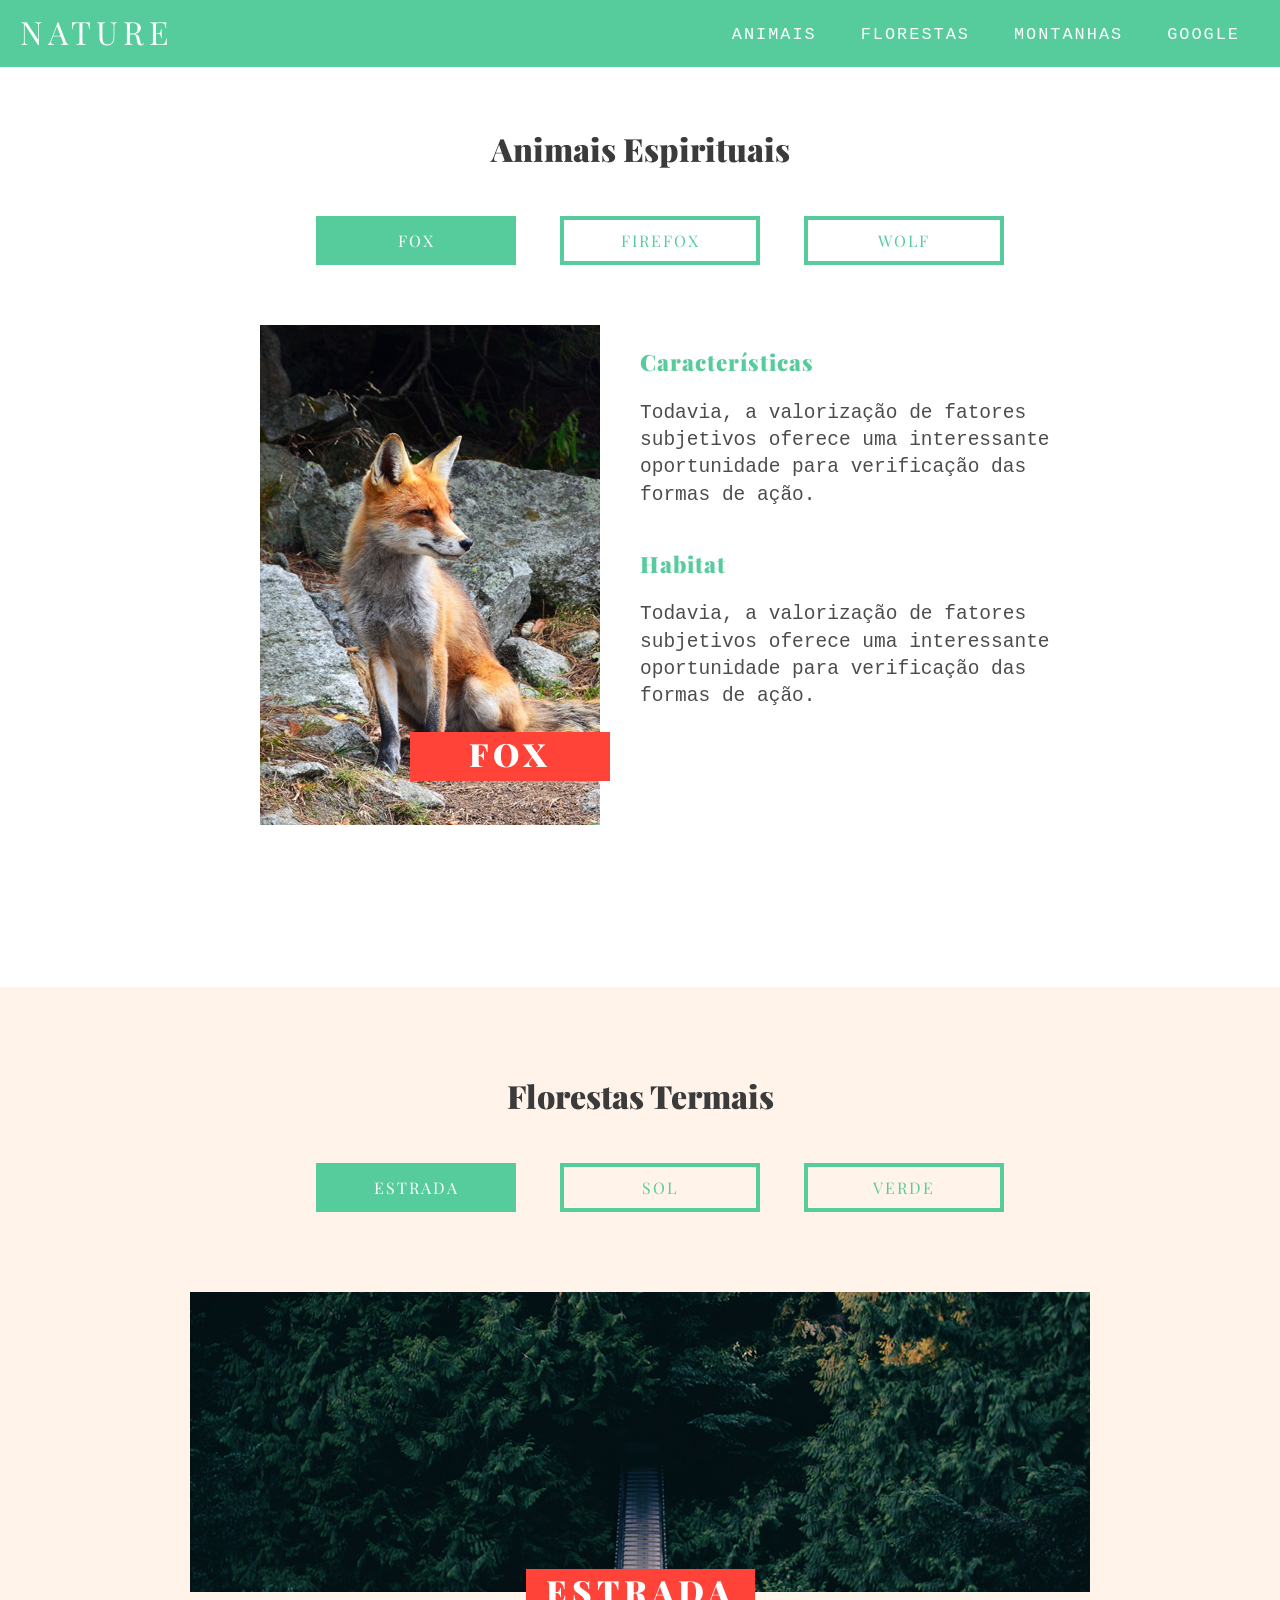
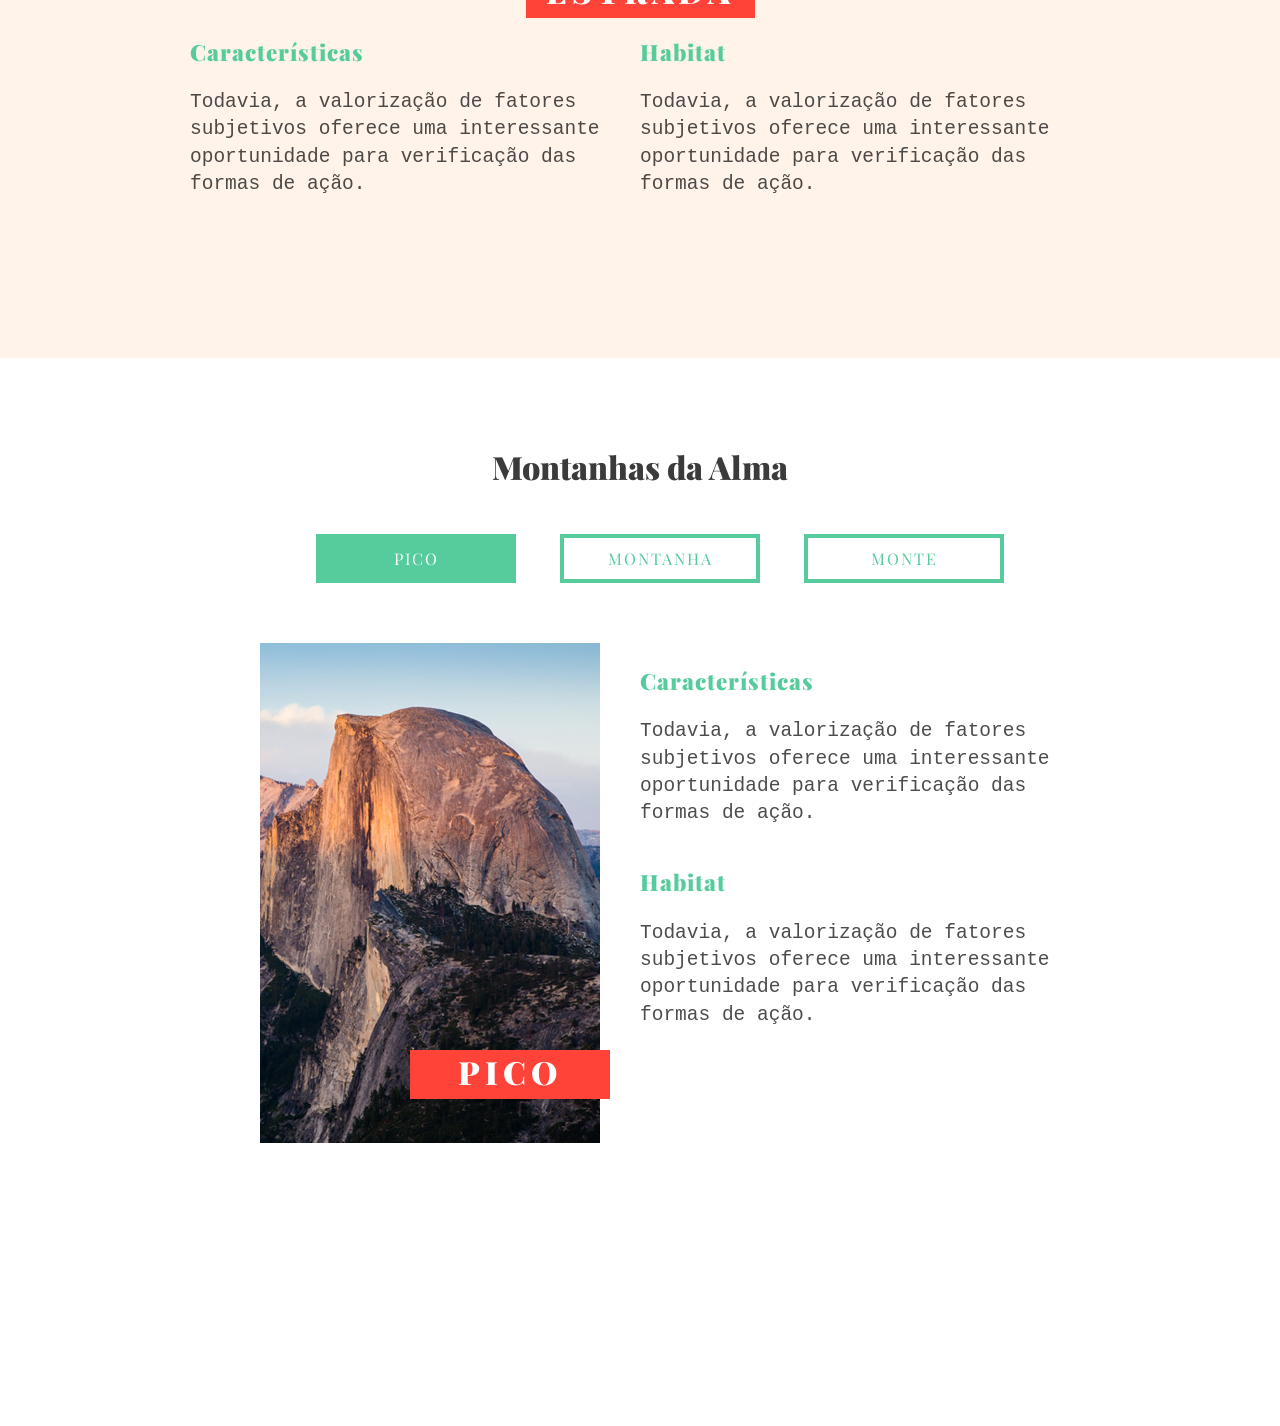
==== pratico/scroll/index.html @ 00bbcc4c "Reorganizando pastas e finalizando Scroll Suave" ====
<!DOCTYPE html>
<html>
<head>
	<title>Nature - Scroll</title>
	<link href="https://fonts.googleapis.com/css?family=Playfair+Display:900" rel="stylesheet">
	<link rel="stylesheet" type="text/css" href="css/style.css">
</head>
<body>

	<script type="text/javascript">
		document.documentElement.className += ' js';
	</script>
	
	<header class="menu">
		<a class="logo" href="/">Nature</a>
		<nav class="menu-nav">
			<ul>
				<li><a href="#animais">Animais</a></li>
				<li><a href="#florestas">Florestas</a></li>
				<li><a href="#montanhas">Montanhas</a></li>
				<li><a href="https://www.google.com.br/" target="_blank">Google</a></li>
			</ul>
		</nav>
	</header>

	<section class="container animais" data-group="animais" id="animais">

		<h1>Animais Espirituais</h1>

		<ul class="tab-menu">
			<li><a href="#fox" data-click="fox">Fox</a></li>
			<li><a href="#firefox" data-click="firefox">FireFox</a></li>
			<li><a href="#wolf" data-click="wolf">Wolf</a></li>
		</ul>

		<div class="item" id="fox" data-target="fox">
			<div class="item-img">
				<img src="img/fox.jpg" alt="Fox">
				<h2>Fox</h2>
			</div>
			<div class="item-info">
				<h3>Características</h3>
				<p>Todavia, a valorização de fatores subjetivos oferece uma interessante oportunidade para verificação das formas de ação.</p>
				<h3>Habitat</h3>
				<p>Todavia, a valorização de fatores subjetivos oferece uma interessante oportunidade para verificação das formas de ação.</p>
			</div>
		</div>

		<div class="item" id="firefox" data-target="firefox">
			<div class="item-img">
				<img src="img/firefox.jpg" alt="FireFox">
				<h2>FireFox</h2>
			</div>
			<div class="item-info">
				<h3>Características</h3>
				<p>Todavia, a valorização de fatores subjetivos oferece uma interessante oportunidade para verificação das formas de ação.</p>
				<h3>Habitat</h3>
				<p>Todavia, a valorização de fatores subjetivos oferece uma interessante oportunidade para verificação das formas de ação.</p>
			</div>
		</div>

		<div class="item" id="wolf" data-target="wolf">
			<div class="item-img">
				<img src="img/wolf.jpg" alt="wolf">
				<h2>Wolf</h2>
			</div>
			<div class="item-info">
				<h3>Características</h3>
				<p>Todavia, a valorização de fatores subjetivos oferece uma interessante oportunidade para verificação das formas de ação.</p>
				<h3>Habitat</h3>
				<p>Todavia, a valorização de fatores subjetivos oferece uma interessante oportunidade para verificação das formas de ação.</p>
			</div>
		</div>

	</section>

	<section class="florestas" data-group="florestas" id="florestas">
	<div class="container">
		<h1>Florestas Termais</h1>

		<ul class="tab-menu">
			<li><a href="#estrada" data-click="estrada">Estrada</a></li>
			<li><a href="#sol" data-click="sol">Sol</a></li>
			<li><a href="#verde" data-click="verde">Verde</a></li>
		</ul>

		<div class="item" id="estrada" data-target="estrada">
			<div class="item-img">
				<img src="img/estrada.jpg" alt="Estrada">
				<h2>Estrada</h2>
			</div>
			<div class="item-info">
			<div>
				<h3>Características</h3>
				<p>Todavia, a valorização de fatores subjetivos oferece uma interessante oportunidade para verificação das formas de ação.</p>
			</div>
			<div>
				<h3>Habitat</h3>
				<p>Todavia, a valorização de fatores subjetivos oferece uma interessante oportunidade para verificação das formas de ação.</p>
			</div>
			</div>
		</div>

		<div class="item" id="sol" data-target="sol">
			<div class="item-img">
				<img src="img/sol.jpg" alt="Sol">
				<h2>Sol</h2>
			</div>
			<div class="item-info">
			<div>
				<h3>Características</h3>
				<p>Todavia, a valorização de fatores subjetivos oferece uma interessante oportunidade para verificação das formas de ação.</p>
			</div>
			<div>
				<h3>Habitat</h3>
				<p>Todavia, a valorização de fatores subjetivos oferece uma interessante oportunidade para verificação das formas de ação.</p>
			</div>	
			</div>
		</div>

		<div class="item" id="verde" data-target="verde">
			<div class="item-img">
				<img src="img/verde.jpg" alt="Verde">
				<h2>Verde</h2>
			</div>
			<div class="item-info">
			<div>
				<h3>Características</h3>
				<p>Todavia, a valorização de fatores subjetivos oferece uma interessante oportunidade para verificação das formas de ação.</p>
			</div>
			<div>
				<h3>Habitat</h3>
				<p>Todavia, a valorização de fatores subjetivos oferece uma interessante oportunidade para verificação das formas de ação.</p>
			</div>
			</div>
		</div>
	</div>
	</section>
	
	
<section class="container montanhas" data-group="montanhas" id="montanhas">

		<h1>Montanhas da Alma</h1>

		<ul class="tab-menu">
			<li><a href="#pico" data-click="pico">Pico</a></li>
			<li><a href="#montanha" data-click="montanha">Montanha</a></li>
			<li><a href="#monte" data-click="monte">Monte</a></li>
		</ul>

		<div class="item" id="pico" data-target="pico">
			<div class="item-img">
				<img src="img/pico.jpg" alt="Pico">
				<h2>Pico</h2>
			</div>
			<div class="item-info">
				<h3>Características</h3>
				<p>Todavia, a valorização de fatores subjetivos oferece uma interessante oportunidade para verificação das formas de ação.</p>
				<h3>Habitat</h3>
				<p>Todavia, a valorização de fatores subjetivos oferece uma interessante oportunidade para verificação das formas de ação.</p>
			</div>
		</div>

		<div class="item" id="montanha" data-target="montanha">
			<div class="item-img">
				<img src="img/montanha.jpg" alt="Montanha">
				<h2>Montanha</h2>
			</div>
			<div class="item-info">
				<h3>Características</h3>
				<p>Todavia, a valorização de fatores subjetivos oferece uma interessante oportunidade para verificação das formas de ação.</p>
				<h3>Habitat</h3>
				<p>Todavia, a valorização de fatores subjetivos oferece uma interessante oportunidade para verificação das formas de ação.</p>
			</div>
		</div>

		<div class="item" id="monte" data-target="monte">
			<div class="item-img">
				<img src="img/monte.jpg" alt="Monte">
				<h2>Monte</h2>
			</div>
			<div class="item-info">
				<h3>Características</h3>
				<p>Todavia, a valorização de fatores subjetivos oferece uma interessante oportunidade para verificação das formas de ação.</p>
				<h3>Habitat</h3>
				<p>Todavia, a valorização de fatores subjetivos oferece uma interessante oportunidade para verificação das formas de ação.</p>
			</div>
		</div>

	</section>	

	<script type="text/javascript" src="js/jquery-3.1.1.min.js"></script>
	<script type="text/javascript" src="js/app.js"></script>
</body>
</html>
---- pratico/scroll/css/style.css ----
* {
	box-sizing: border-box;
}

body {
	margin: 0px;
	padding-top: 40px;
	padding-bottom: 120px;
}

.menu {
	background: #56CC9D;
	overflow: hidden;
	position: fixed;
	width: 100%;
	top: 0;
	z-index: 100;
}

.menu nav {
	text-align: right;
	padding: 10px 20px 0 0;
}

.menu nav ul {
	padding: 0px;
	margin: 0px;
}

.menu nav li {
	display: inline-block;
	text-align: right;
}

.menu nav li a {
	display: block;
	color: white;
	padding: 15px 20px;
	text-decoration: none;
	font-family: monospace;
	text-transform: uppercase;
	font-size: 1.3em;
	letter-spacing: 2px;
	float: left;
}

.menu nav li a::after {
	content: '';
	display: block;
	background: white;
	height: 2px;
	width: 0;
	transition: .3s;
}

.menu nav li a:hover::after {
	width: 100%;
}

.logo {
	display: block;
	color: white;
	width: 200px;
	padding: 10px 10px 14px 20px;
	text-decoration: none;
	font-family: 'Playfair Display';
	text-transform: uppercase;
	letter-spacing: 5px;
	font-size: 2em;
	float: left;
}

.container {
	max-width: 900px;
	margin: 0 auto;
	padding: 60px 0;
}

.container::after {
	content: '';
	display: table;
	clear: both;
}

.tab-menu {
	text-align: center;
	margin: 20px 0 40px 0;
}

.tab-menu li {
	display: inline-block;
}

.tab-menu li a {
	display: inline-block;
	color: #56CC9D;
	border: 4px solid;
	padding: 10px 0px;
	width: 200px;
	margin: 20px;
	text-decoration: none;
	font-family: 'Playfair Display';
	text-transform: uppercase;
	letter-spacing: 2px;
}
	
h1, h2, h3 {
	font-family: 'Playfair Display';
	font-weight: 900;
}

h1 {
	font-size: 2em;
	text-align: center;
	color: #3B3B3B;
}

h2 {
	display: inline-block;
	padding: 0 20px 6px 20px;
	min-width: 200px;
	text-align: center;
	font-size: 2em;
	text-transform: uppercase;
	position: relative;
	top: -120px;
	right: -10px;
	background:  #FF4338;
	color: white;
	letter-spacing: 5px;
}

h3 {
	font-size: 1.4em;
	letter-spacing: 1px;
	color: #56CC9D;
}

p {
	font-family: monospace;
	font-size: 1.5em;
	line-height: 1.4;
	color: rgba(0,0,0,.7);
	margin-bottom: 40px;
}

img {
	display: block;
	max-width: 100%;
	float: right;
}

.item {
	overflow: hidden;
}

.item-img {
	width: 50%;
	float: left;
	text-align: right;
	padding-right: 40px;
	position: relative;
}

.item-info {
	width: 50%;
	float: left;
}

.florestas {
	background: #FFF3EA;
}

.florestas .item-img {
	width: 100%;
	text-align: center;
	margin-bottom: -80px;
	padding: 0px;
}

.florestas h2 {
	top: -50px;
	right: auto;
}

.florestas .item {
	margin: 60px 0;
}

.florestas .item-info {
	width: 100%;
}

.item-info > div {
	width: 50%;
	float: left;
}

[data-target] {
	opacity: 0;
	visibility: hidden;
	transform: translate3d(-50px,0,0);
	position: absolute;
	top: 0;
}

[data-click].active {
	background: #56CC9D;
	color: white;
	border-color: #56CC9D;
}

[data-target].active {
	opacity: 1;
	visibility: visible;
	transition: .3s;
	position: relative;
	top: auto;
	transform: translate3d(0px,0,0);
}
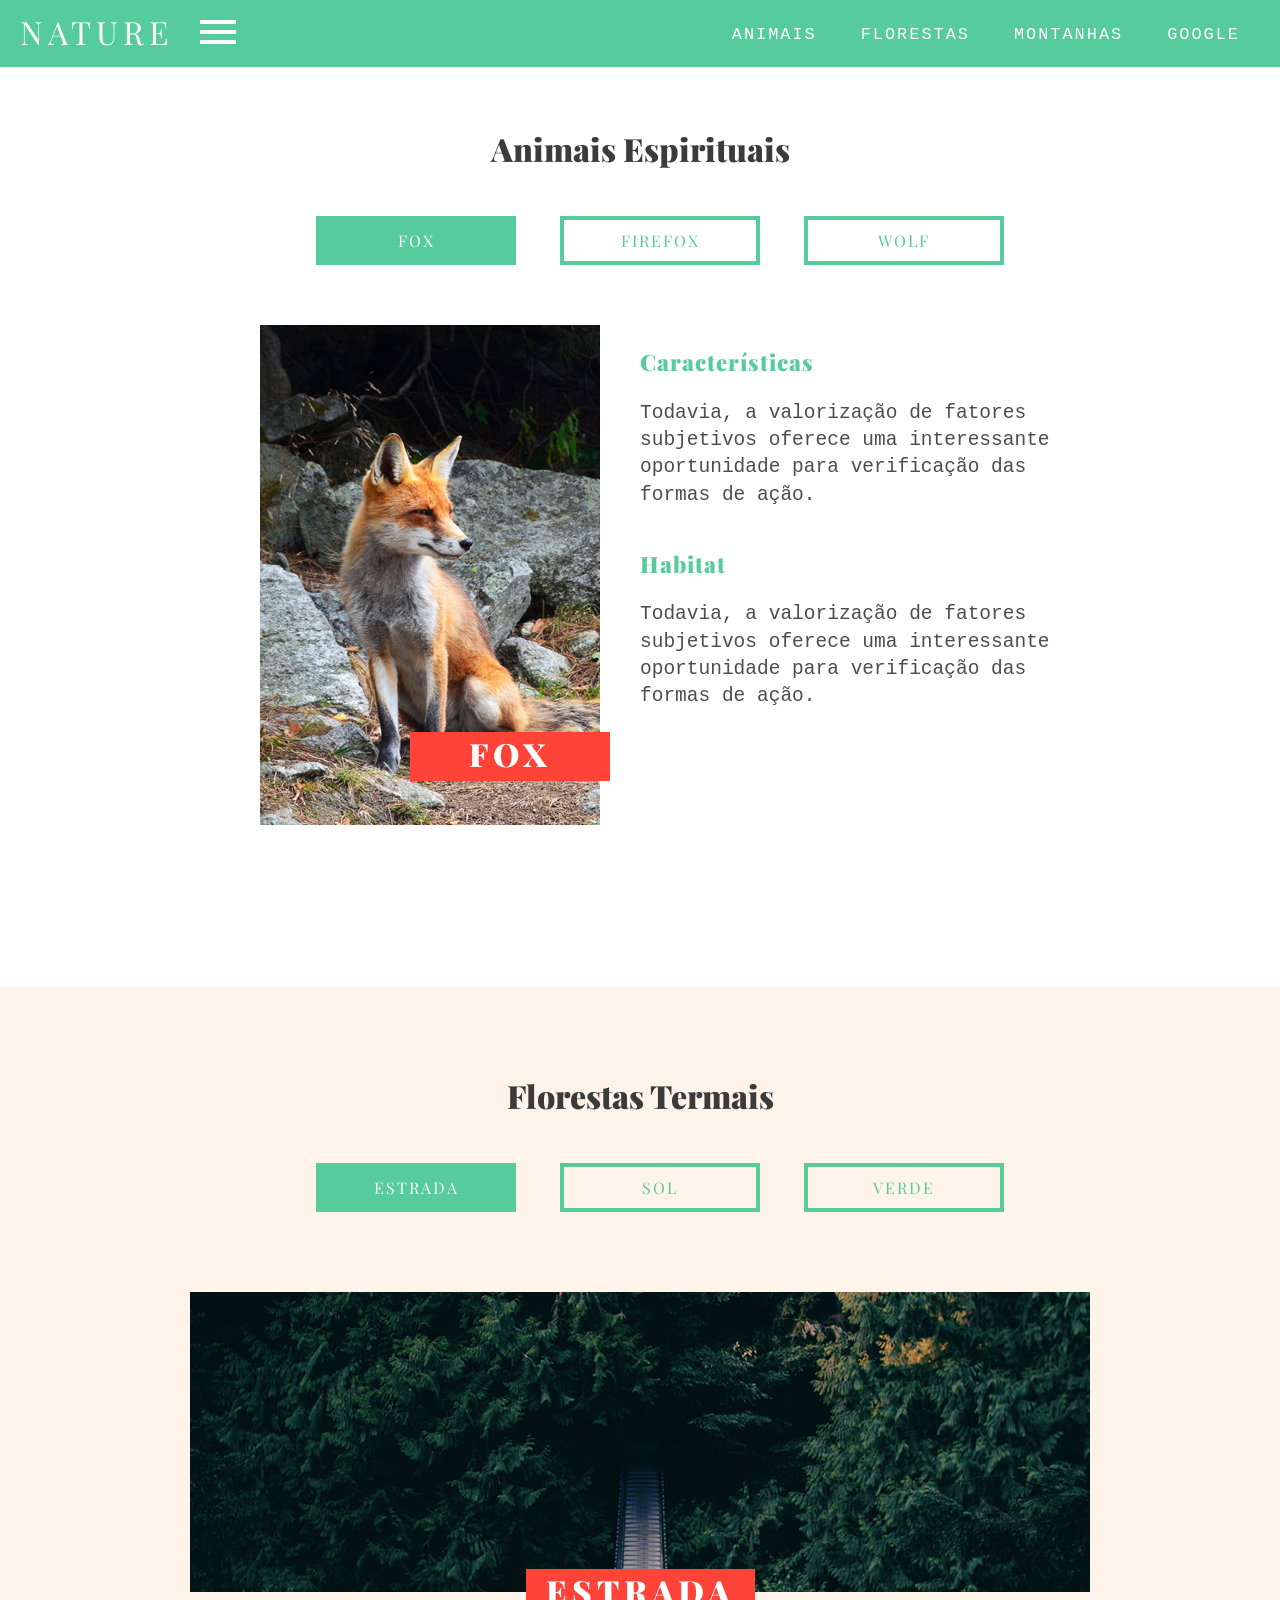
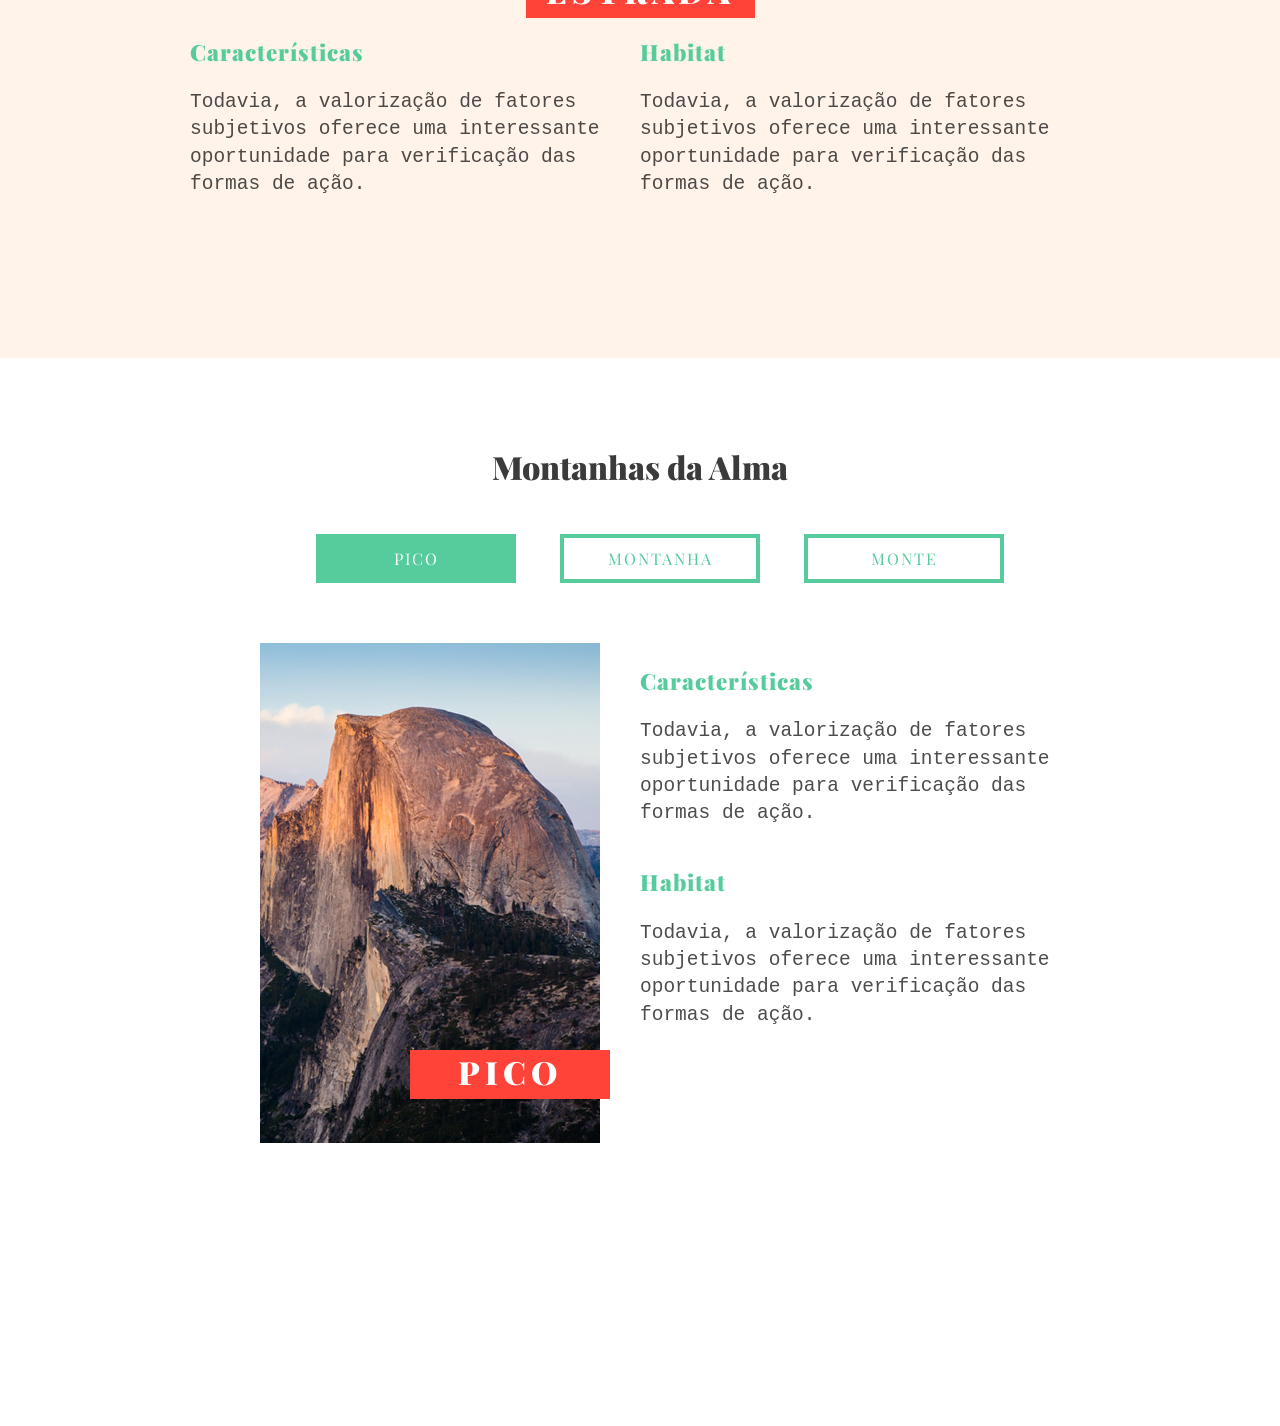
==== commit 12cae04b: "Adicionando e estilizando menu hamburguer" ====
--- a/pratico/scroll/index.html
+++ b/pratico/scroll/index.html
@@ -13,6 +13,7 @@
 	
 	<header class="menu">
 		<a class="logo" href="/">Nature</a>
+		<span class="mobile-btn"></span>
 		<nav class="menu-nav">
 			<ul>
 				<li><a href="#animais">Animais</a></li>
--- a/pratico/scroll/css/style.css
+++ b/pratico/scroll/css/style.css
@@ -53,7 +53,7 @@
 	transition: .3s;
 }
 
-.menu nav li a:hover::after {
+.menu nav li a:hover::after , .menu nav li a.active::after{
 	width: 100%;
 }
 
@@ -217,4 +217,45 @@
 	position: relative;
 	top: auto;
 	transform: translate3d(0px,0,0);
+}
+
+.mobile-btn{
+	display: block;
+	width: 36px;
+	height: 36px;
+	color: white;
+	border-top: 4px solid;
+	margin: 20px 20px 0 0;
+	float: left;
+	position: relative;
+	cursor: pointer;
+	-webkit-backface-visibility: hidden;
+	-moz-backface-visibility: hidden; 
+}
+
+.mobile-btn::after, .mobile-btn::before{
+	content: '';
+	display: block;
+	height: 4px;
+	margin-top: 6px;
+	background: currentColor;
+	position: relative;
+	transition: transform .2s ease;
+
+}
+
+.mobile-btn.active{
+	border-top-color: transparent;
+}
+
+.mobile-btn.active::after{
+	margin-top: 0px;
+	top: 2px;
+	transform: rotate(45deg);
+}
+
+.mobile-btn.active::before{
+	margin-top: 0px;
+	top: 6px;
+	transform: rotate(135deg);
 }
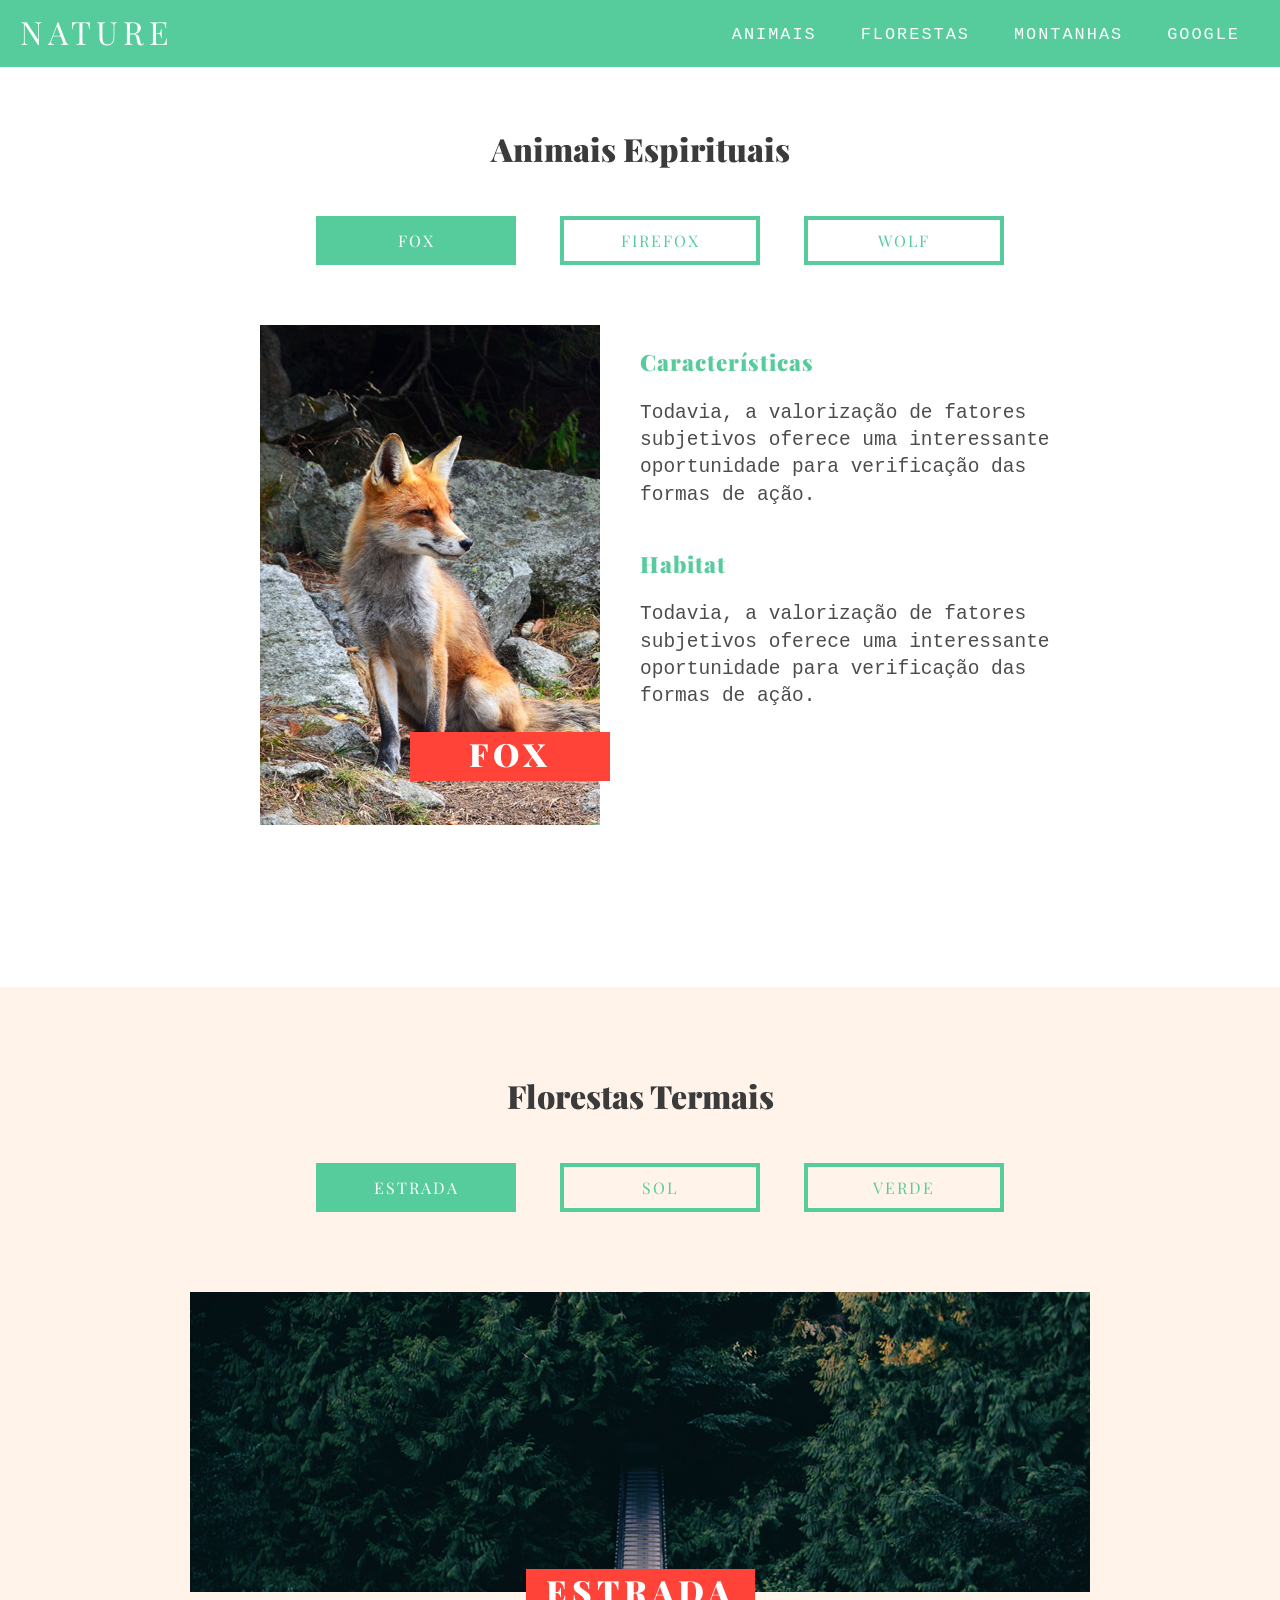
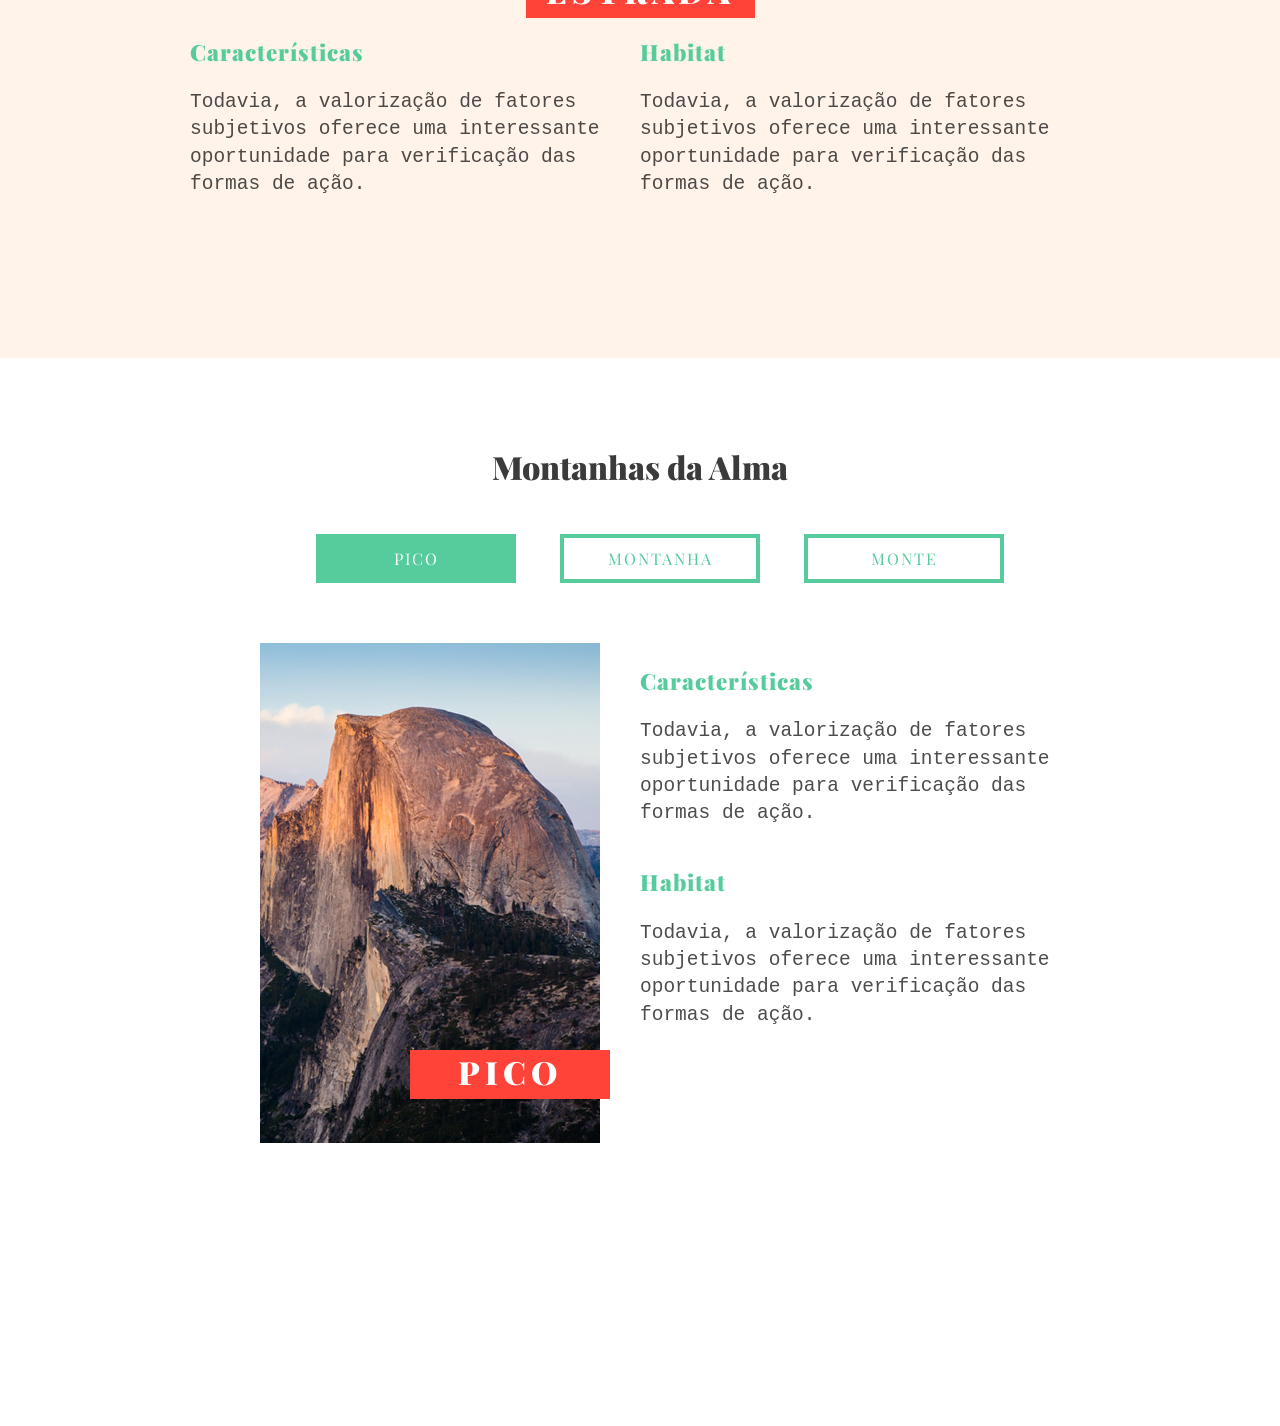
==== commit 4c64d203: "Deixando o menu hamburguer funcional" ====
--- a/pratico/scroll/index.html
+++ b/pratico/scroll/index.html
@@ -14,7 +14,7 @@
 	<header class="menu">
 		<a class="logo" href="/">Nature</a>
 		<span class="mobile-btn"></span>
-		<nav class="menu-nav">
+		<nav class="menu-nav mobile-menu">
 			<ul>
 				<li><a href="#animais">Animais</a></li>
 				<li><a href="#florestas">Florestas</a></li>
--- a/pratico/scroll/css/style.css
+++ b/pratico/scroll/css/style.css
@@ -10,7 +10,6 @@
 
 .menu {
 	background: #56CC9D;
-	overflow: hidden;
 	position: fixed;
 	width: 100%;
 	top: 0;
@@ -219,43 +218,74 @@
 	transform: translate3d(0px,0,0);
 }
 
-.mobile-btn{
-	display: block;
-	width: 36px;
-	height: 36px;
-	color: white;
-	border-top: 4px solid;
-	margin: 20px 20px 0 0;
-	float: left;
-	position: relative;
-	cursor: pointer;
-	-webkit-backface-visibility: hidden;
-	-moz-backface-visibility: hidden; 
-}
-
-.mobile-btn::after, .mobile-btn::before{
-	content: '';
-	display: block;
-	height: 4px;
-	margin-top: 6px;
-	background: currentColor;
-	position: relative;
-	transition: transform .2s ease;
-
-}
-
-.mobile-btn.active{
-	border-top-color: transparent;
-}
-
-.mobile-btn.active::after{
-	margin-top: 0px;
-	top: 2px;
-	transform: rotate(45deg);
-}
-
-.mobile-btn.active::before{
-	margin-top: 0px;
-	top: 6px;
-	transform: rotate(135deg);
+@media only screen and (max-width: 768px){
+
+	.mobile-btn{
+		display: block;
+		width: 36px;
+		height: 36px;
+		color: white;
+		border-top: 4px solid;
+		margin: 20px 20px 0 0;
+		float: right;
+		position: relative;
+		cursor: pointer;
+		-webkit-backface-visibility: hidden;
+		-moz-backface-visibility: hidden; 
+	}
+
+	.mobile-btn::after, .mobile-btn::before{
+		content: '';
+		display: block;
+		height: 4px;
+		margin-top: 6px;
+		background: currentColor;
+		position: relative;
+		transition: transform .2s ease;
+
+	}
+
+	.mobile-btn.active{
+		border-top-color: transparent;
+	}
+
+	.mobile-btn.active::after{
+		margin-top: 0px;
+		top: 2px;
+		transform: rotate(45deg);
+	}
+
+	.mobile-btn.active::before{
+		margin-top: 0px;
+		top: 6px;
+		transform: rotate(135deg);
+	}
+
+	.menu-nav.mobile-menu{
+		position: fixed;
+		background: #56CC9D;
+		padding: 10px;
+		right: 0px;
+		top: 60px;
+		opacity: 0;
+		visibility: hidden;
+		transform: translate3d(60px, 0px, 0px);
+		transition: .3s;
+	}
+
+	.menu-nav.mobile-menu.active{
+		opacity: 1;
+		visibility:visible;
+		transform: translate3d(0px, 0px, 0px);
+	}
+
+	.menu-nav.mobile-menu li{
+		display: block;
+	}
+
+	.menu-nav.mobile-menu li a{
+		border-top: 2px solid;
+		width: 100%;
+		text-align: center;
+	}
 }
